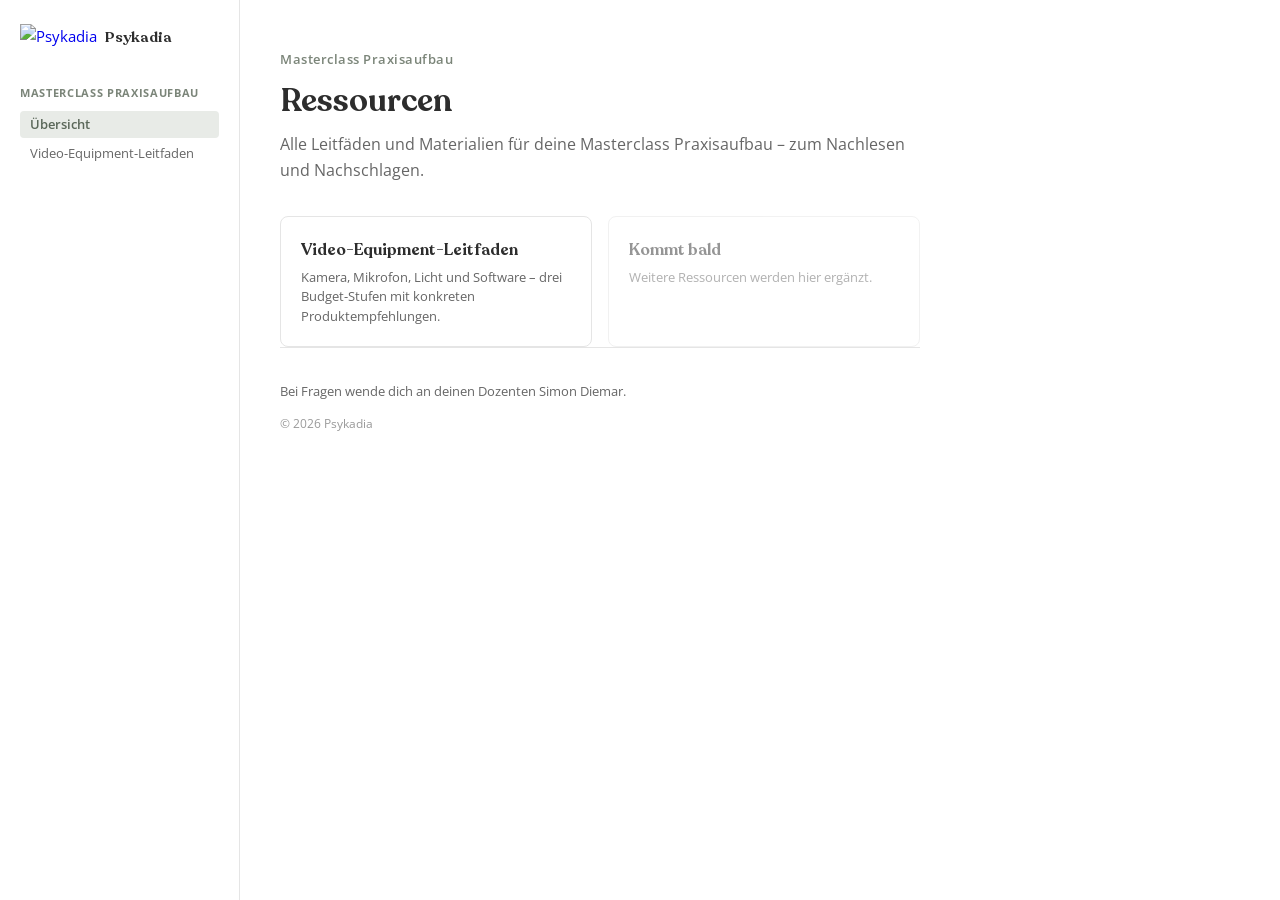
==== index.html @ 3eea7503 "Initial commit" ====
<!DOCTYPE html>
<html lang="de">
<head>
<meta charset="UTF-8">
<meta name="viewport" content="width=device-width, initial-scale=1.0">
<title>Masterclass Praxisaufbau – Ressourcen | Psykadia</title>
<link rel="preconnect" href="https://fonts.googleapis.com">
<link href="https://fonts.googleapis.com/css2?family=Open+Sans:wght@400;500;600;700&display=swap" rel="stylesheet">
<link rel="stylesheet" href="assets/style.css">
</head>
<body>

<div class="layout">

  <!-- SIDEBAR -->
  <aside class="sidebar">
    <a href="index.html" class="sidebar-logo">
      <img src="assets/logo.png" alt="Psykadia">
      <span>Psykadia</span>
    </a>

    <div class="sidebar-section">
      <div class="sidebar-section-title">Masterclass Praxisaufbau</div>
      <nav>
        <a href="index.html" class="active">Übersicht</a>
        <a href="pages/video-equipment.html">Video-Equipment-Leitfaden</a>
      </nav>
    </div>
  </aside>

  <!-- MAIN -->
  <main class="main">

    <div class="breadcrumb">Masterclass Praxisaufbau</div>
    <h1>Ressourcen</h1>
    <p class="page-desc">Alle Leitfäden und Materialien für deine Masterclass Praxisaufbau – zum Nachlesen und Nachschlagen.</p>

    <div class="docs-grid">
      <a href="pages/video-equipment.html" class="doc-card">
        <h3>Video-Equipment-Leitfaden</h3>
        <p>Kamera, Mikrofon, Licht und Software – drei Budget-Stufen mit konkreten Produktempfehlungen.</p>
      </a>

      <div class="doc-card" style="opacity:0.5; pointer-events:none;">
        <h3>Kommt bald</h3>
        <p>Weitere Ressourcen werden hier ergänzt.</p>
      </div>
    </div>

    <footer>
      <p>Bei Fragen wende dich an deinen Dozenten Simon Diemar.</p>
      <p style="margin-top:8px;font-size:12px;color:#999;">© 2026 Psykadia</p>
    </footer>

  </main>
</div>

</body>
</html>
---- assets/style.css ----
@font-face {
    font-family: 'Recoleta';
    src: url('./Recoleta-SemiBold.ttf') format('truetype');
    font-weight: 600;
    font-style: normal;
    font-display: swap;
  }
  
  :root {
    --sage: #7B8579;
    --sage-dark: #5B685A;
    --sage-light: #E8EBE7;
    --cream: #F2EEE6;
    --text: #2D2D2D;
    --text-secondary: #666;
    --border: #E5E5E5;
    --sidebar-width: 240px;
  }
  
  * { margin: 0; padding: 0; box-sizing: border-box; }
  html { scroll-behavior: smooth; }
  
  body {
    font-family: 'Open Sans', sans-serif;
    color: var(--text);
    background: #fff;
    line-height: 1.7;
    font-size: 15px;
    -webkit-font-smoothing: antialiased;
  }
  
  /* ===== LAYOUT ===== */
  .layout {
    display: flex;
    min-height: 100vh;
  }
  
  /* ===== SIDEBAR ===== */
  .sidebar {
    width: var(--sidebar-width);
    border-right: 1px solid var(--border);
    padding: 24px 20px;
    position: fixed;
    top: 0;
    left: 0;
    height: 100vh;
    overflow-y: auto;
  }
  
  .sidebar-logo {
    display: flex;
    align-items: center;
    gap: 8px;
    margin-bottom: 32px;
    text-decoration: none;
  }
  .sidebar-logo img { height: 28px; }
  .sidebar-logo span {
    font-family: 'Recoleta', Georgia, serif;
    font-weight: 600;
    font-size: 15px;
    color: var(--text);
  }
  
  .sidebar-section {
    margin-bottom: 24px;
  }
  .sidebar-section-title {
    font-size: 11px;
    font-weight: 700;
    text-transform: uppercase;
    letter-spacing: 0.06em;
    color: var(--sage);
    margin-bottom: 8px;
  }
  
  .sidebar nav a {
    display: block;
    font-size: 13px;
    color: var(--text-secondary);
    text-decoration: none;
    padding: 4px 10px;
    border-radius: 4px;
    margin-bottom: 2px;
    line-height: 1.5;
  }
  .sidebar nav a:hover {
    color: var(--text);
    background: var(--cream);
  }
  .sidebar nav a.active {
    color: var(--sage-dark);
    background: var(--sage-light);
    font-weight: 600;
  }
  
  /* ===== MAIN CONTENT ===== */
  .main {
    margin-left: var(--sidebar-width);
    flex: 1;
    max-width: 720px;
    padding: 48px 40px 64px;
  }
  
  /* ===== TYPOGRAPHY ===== */
  h1 {
    font-family: 'Recoleta', Georgia, serif;
    font-size: 32px;
    font-weight: 600;
    line-height: 1.2;
    color: var(--text);
    margin-bottom: 12px;
  }
  
  h2 {
    font-family: 'Recoleta', Georgia, serif;
    font-size: 22px;
    font-weight: 600;
    margin-bottom: 6px;
    color: var(--text);
  }
  
  p { margin-bottom: 12px; }
  
  p.page-desc {
    font-size: 16px;
    color: var(--text-secondary);
    line-height: 1.6;
    margin-bottom: 32px;
  }
  
  p.section-desc {
    color: var(--text-secondary);
    margin-bottom: 24px;
  }
  
  .breadcrumb {
    font-size: 13px;
    color: var(--sage);
    font-weight: 600;
    margin-bottom: 12px;
    letter-spacing: 0.04em;
  }
  
  /* ===== SECTIONS ===== */
  section {
    padding: 40px 0;
    border-bottom: 1px solid var(--border);
  }
  section:first-of-type { padding-top: 0; }
  section:last-of-type { border-bottom: none; }
  
  /* ===== TIER HEADINGS ===== */
  .tier-heading { margin-bottom: 24px; }
  .tier-heading h2 { margin-bottom: 4px; }
  .tier-heading .tier-desc {
    font-size: 14px;
    color: var(--text-secondary);
    margin-bottom: 10px;
  }
  
  /* ===== PILLS ===== */
  .pill {
    display: inline-block;
    background: var(--sage-dark);
    color: #fff;
    font-size: 12px;
    font-weight: 600;
    padding: 4px 12px;
    border-radius: 100px;
    letter-spacing: 0.01em;
  }
  
  /* ===== CATEGORY LABELS ===== */
  .category-label {
    font-size: 13px;
    font-weight: 700;
    letter-spacing: 0.05em;
    text-transform: uppercase;
    color: var(--sage);
    margin-top: 28px;
    margin-bottom: 12px;
    padding-bottom: 6px;
    border-bottom: 1px solid var(--sage-light);
  }
  
  /* ===== PRODUCTS ===== */
  .product { padding: 8px 0; }
  .product-row {
    display: flex;
    justify-content: space-between;
    align-items: center;
  }
  .product-name {
    font-weight: 600;
    font-size: 14px;
    color: var(--text);
  }
  .product-price {
    font-size: 12px;
    font-weight: 600;
    color: var(--sage);
    background: var(--sage-light);
    padding: 3px 10px;
    border-radius: 100px;
    white-space: nowrap;
  }
  .product-desc {
    font-size: 13px;
    color: var(--text-secondary);
    margin-top: 2px;
    line-height: 1.5;
  }
  
  /* ===== TIER TOTAL ===== */
  .tier-total {
    margin-top: 24px;
    padding-top: 12px;
    border-top: 2px solid var(--sage-light);
    font-weight: 600;
    color: var(--sage);
    font-size: 14px;
  }
  
  /* ===== NUMBERED ITEMS (rules, steps) ===== */
  .rule-item, .step {
    display: flex;
    gap: 12px;
    align-items: flex-start;
    margin-bottom: 16px;
  }
  .rule-num, .step-num {
    width: 24px;
    height: 24px;
    border: 2px solid var(--sage);
    border-radius: 50%;
    display: flex;
    align-items: center;
    justify-content: center;
    font-size: 12px;
    font-weight: 700;
    color: var(--sage);
    flex-shrink: 0;
    margin-top: 2px;
  }
  .rule-item strong { color: var(--text); }
  .rule-item span, .step-text span {
    font-size: 14px;
    line-height: 1.5;
  }
  .step { padding: 10px 0; }
  .step-text strong { display: block; font-size: 14px; margin-bottom: 2px; }
  .step-text span { font-size: 13px; color: var(--text-secondary); }
  
  /* ===== BULLET LISTS ===== */
  ul.tips { list-style: none; margin-bottom: 24px; }
  ul.tips li {
    padding: 3px 0;
    padding-left: 16px;
    position: relative;
    font-size: 14px;
    line-height: 1.6;
  }
  ul.tips li::before {
    content: '';
    position: absolute;
    left: 0;
    top: 10px;
    width: 5px;
    height: 5px;
    border-radius: 50%;
    background: var(--sage);
  }
  
  /* ===== TABLES ===== */
  table {
    width: 100%;
    border-collapse: collapse;
    margin-bottom: 32px;
    font-size: 13px;
  }
  thead th {
    text-align: left;
    font-weight: 600;
    font-size: 11px;
    text-transform: uppercase;
    letter-spacing: 0.04em;
    color: var(--sage);
    padding: 8px 12px 8px 0;
    border-bottom: 2px solid var(--sage-light);
  }
  tbody td {
    padding: 8px 12px 8px 0;
    border-bottom: 1px solid #f0f0f0;
    vertical-align: top;
  }
  tbody tr:last-child td { border-bottom: none; }
  .tag-free {
    display: inline-block;
    background: var(--sage-light);
    color: var(--sage);
    font-size: 11px;
    font-weight: 600;
    padding: 1px 6px;
    border-radius: 3px;
  }
  
  /* ===== FOOTER ===== */
  footer {
    padding: 32px 0;
    border-top: 1px solid var(--border);
  }
  footer p { font-size: 13px; color: var(--text-secondary); }
  
  /* ===== HOME PAGE CARDS ===== */
  .docs-grid {
    display: grid;
    grid-template-columns: 1fr 1fr;
    gap: 16px;
    margin-top: 24px;
  }
  .doc-card {
    border: 1px solid var(--border);
    border-radius: 8px;
    padding: 20px;
    text-decoration: none;
    color: var(--text);
    transition: border-color 0.2s, box-shadow 0.2s;
  }
  .doc-card:hover {
    border-color: var(--sage);
    box-shadow: 0 2px 8px rgba(0,0,0,0.04);
  }
  .doc-card h3 {
    font-family: 'Recoleta', Georgia, serif;
    font-size: 16px;
    font-weight: 600;
    margin-bottom: 4px;
  }
  .doc-card p {
    font-size: 13px;
    color: var(--text-secondary);
    margin-bottom: 0;
    line-height: 1.5;
  }
  
  /* ===== MOBILE ===== */
  @media (max-width: 768px) {
    .sidebar {
      display: none;
    }
    .main {
      margin-left: 0;
      padding: 32px 20px 48px;
    }
    .docs-grid {
      grid-template-columns: 1fr;
    }
    .product-row {
      flex-direction: column;
      align-items: flex-start;
      gap: 4px;
    }
  }
  
  @media print {
    .sidebar { display: none; }
    .main { margin-left: 0; }
    section { padding: 24px 0; }
  }
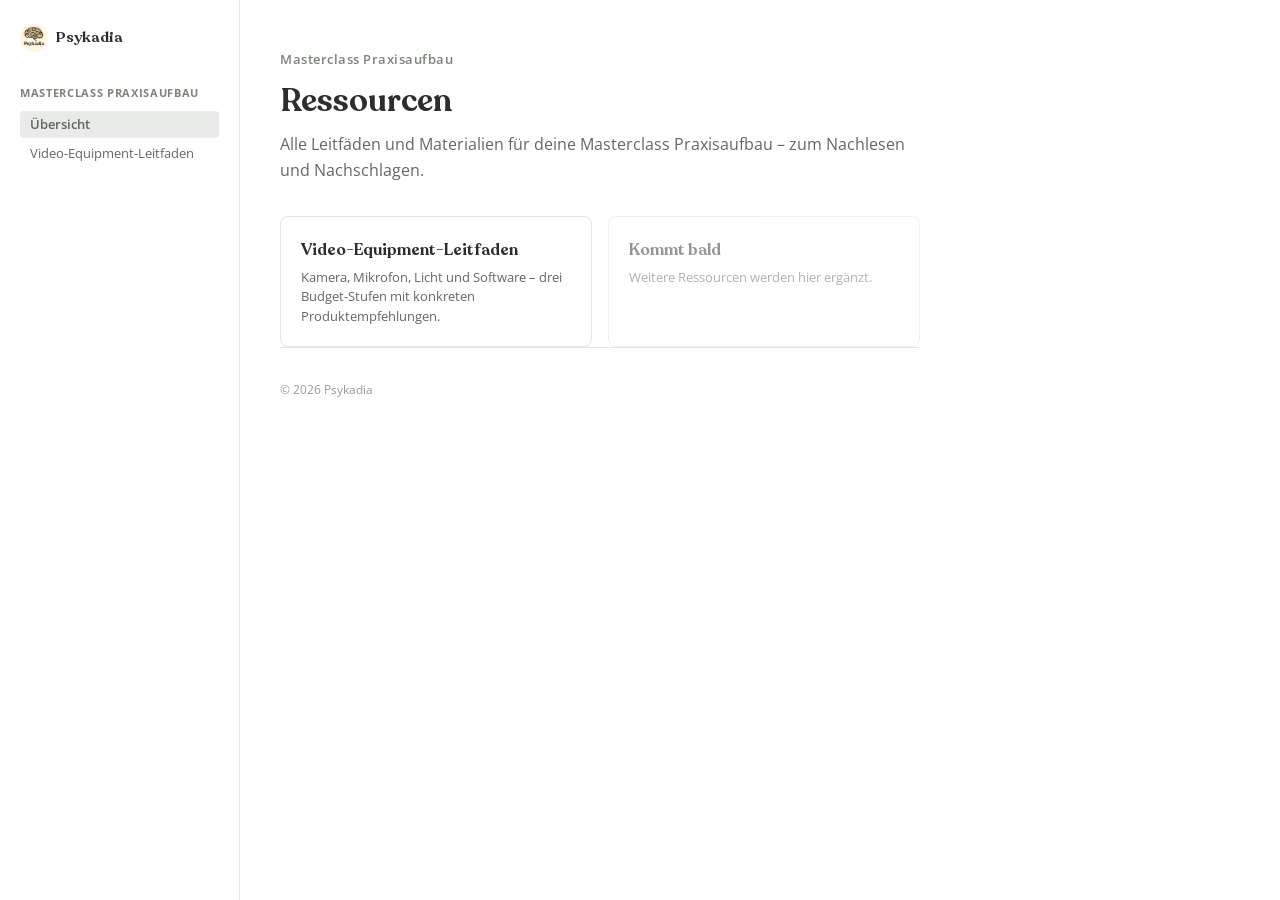
==== commit 28c3f000: "removed "bei fragen wende dich an Simon Diemar"" ====
--- a/index.html
+++ b/index.html
@@ -48,8 +48,7 @@
     </div>
 
     <footer>
-      <p>Bei Fragen wende dich an deinen Dozenten Simon Diemar.</p>
-      <p style="margin-top:8px;font-size:12px;color:#999;">© 2026 Psykadia</p>
+      <p style="font-size:12px;color:#999;">© 2026 Psykadia</p>
     </footer>
 
   </main>
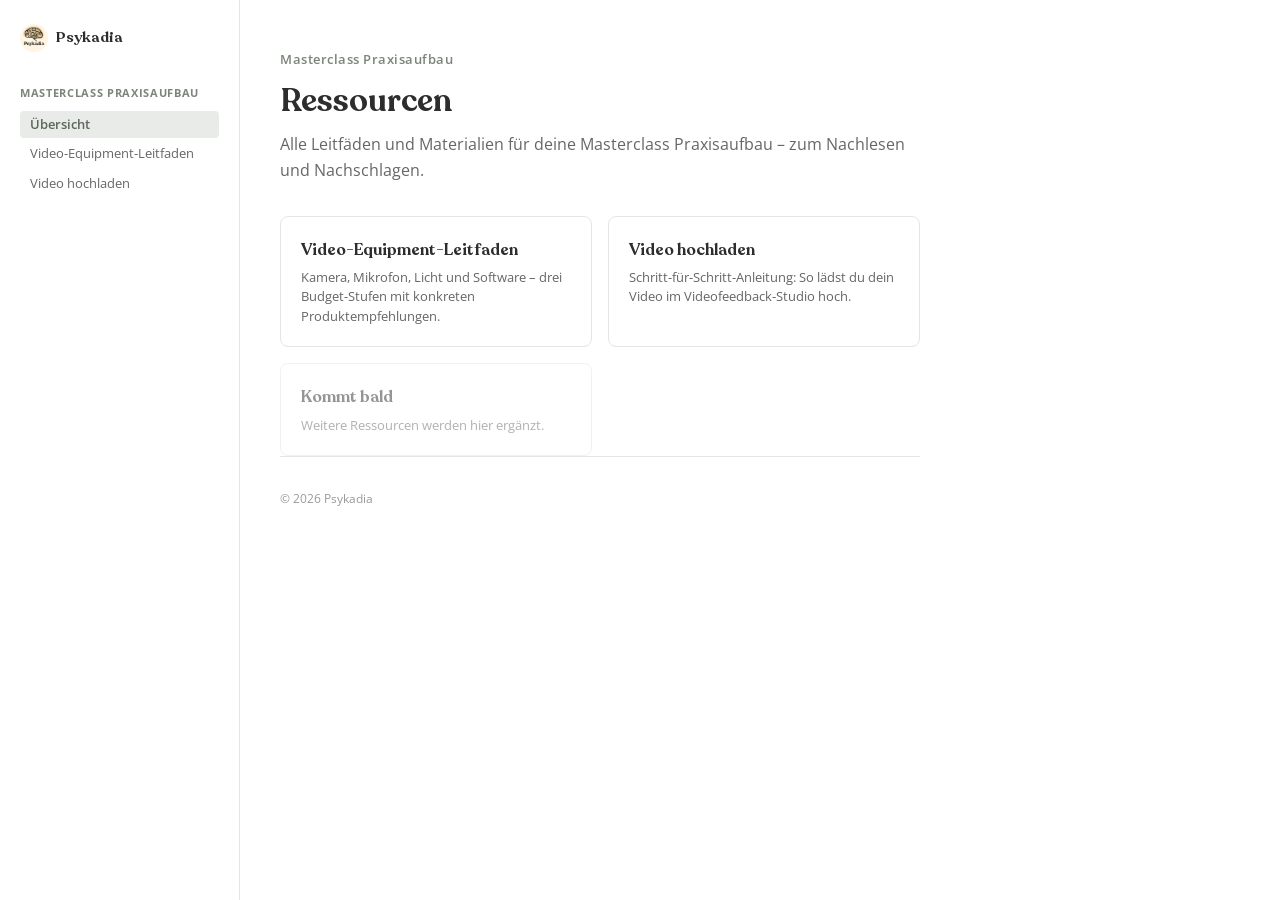
==== commit 7c0fff4d: "Added page Video hochladen im Videofeedback-Studio" ====
--- a/index.html
+++ b/index.html
@@ -24,6 +24,7 @@
       <nav>
         <a href="index.html" class="active">Übersicht</a>
         <a href="pages/video-equipment.html">Video-Equipment-Leitfaden</a>
+        <a href="pages/video-hochladen.html">Video hochladen</a>
       </nav>
     </div>
   </aside>
@@ -41,6 +42,11 @@
         <p>Kamera, Mikrofon, Licht und Software – drei Budget-Stufen mit konkreten Produktempfehlungen.</p>
       </a>
 
+      <a href="pages/video-hochladen.html" class="doc-card">
+        <h3>Video hochladen</h3>
+        <p>Schritt-für-Schritt-Anleitung: So lädst du dein Video im Videofeedback-Studio hoch.</p>
+      </a>
+
       <div class="doc-card" style="opacity:0.5; pointer-events:none;">
         <h3>Kommt bald</h3>
         <p>Weitere Ressourcen werden hier ergänzt.</p>
